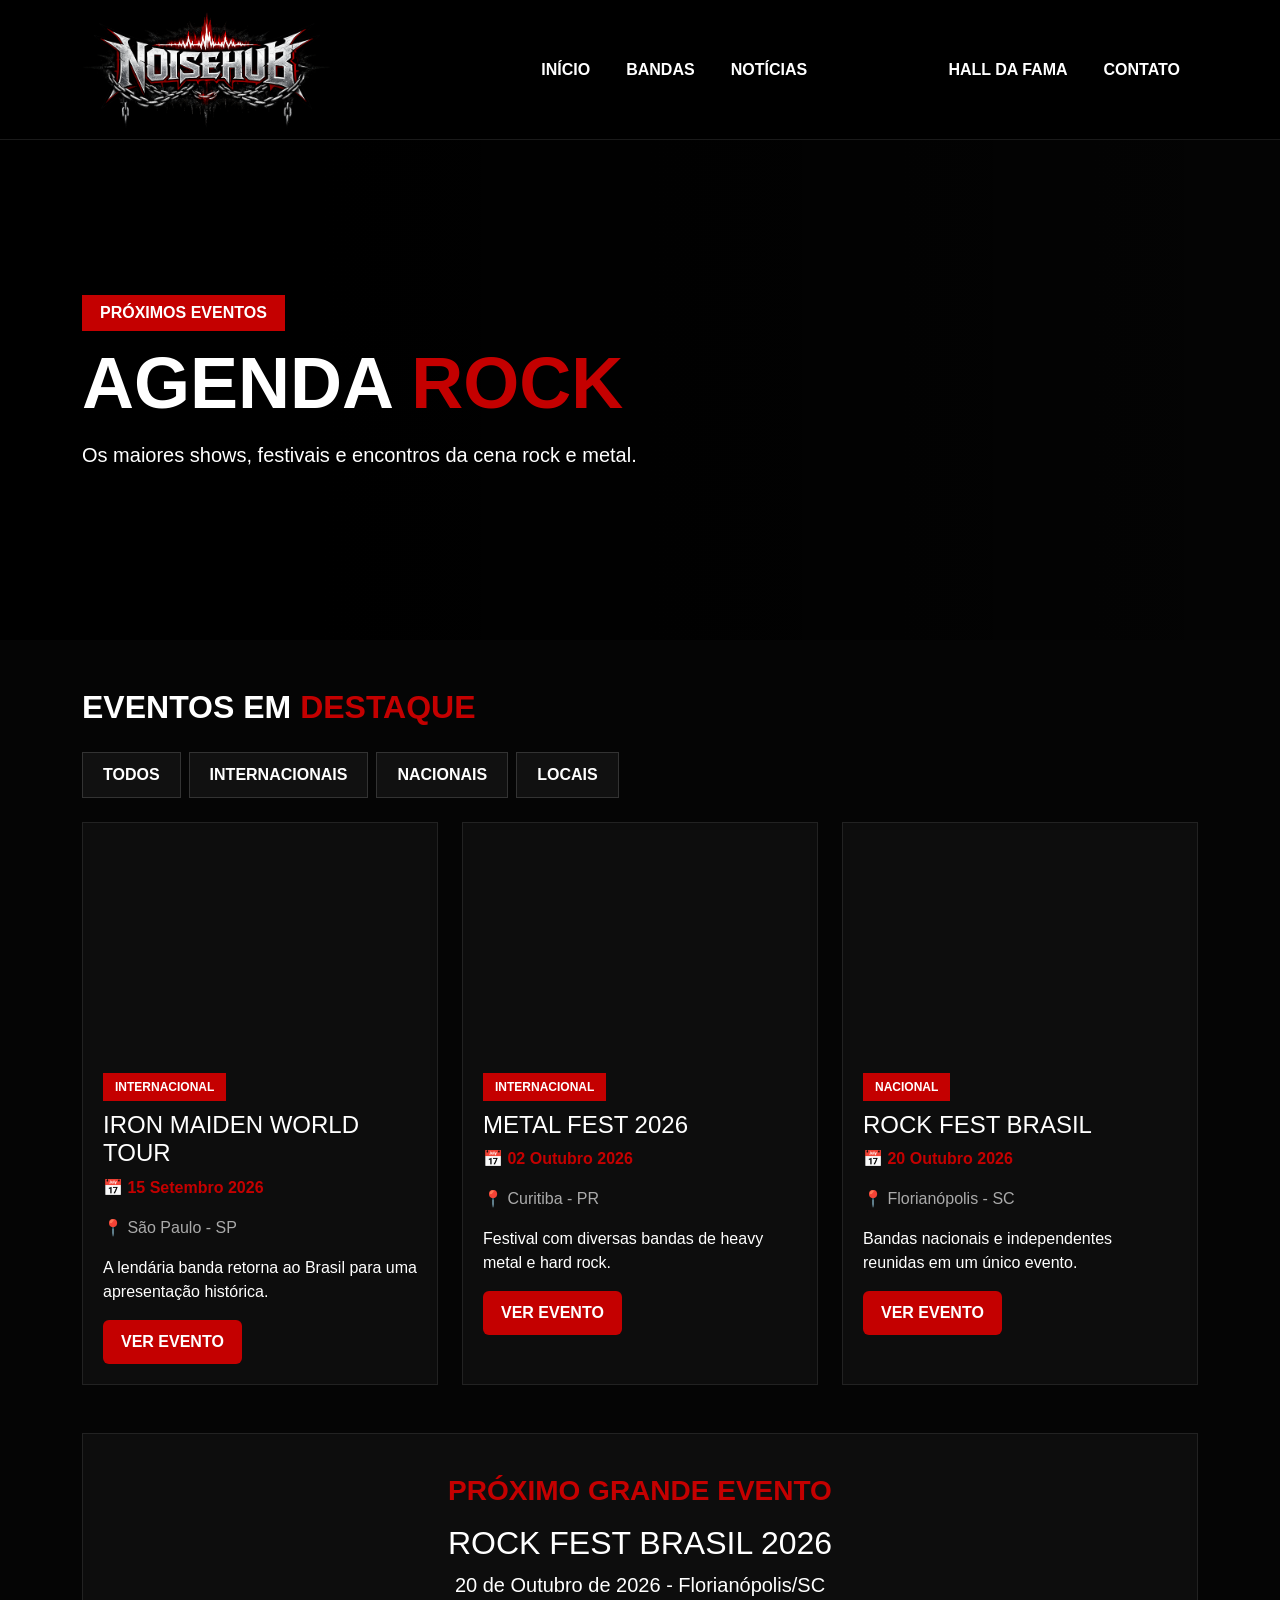
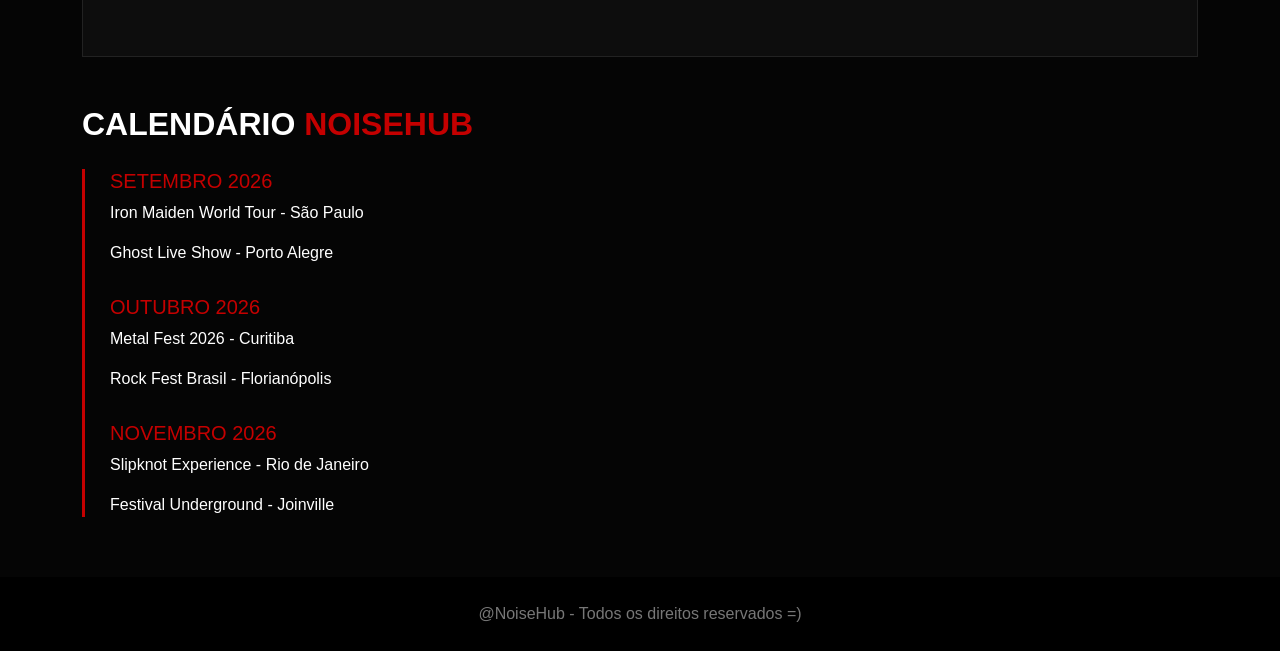
==== agenda.html @ 1aaed2ea "Add files via upload" ====
<!DOCTYPE html>
<html lang="pt-BR">
<head>
<meta charset="UTF-8">
<meta name="viewport" content="width=device-width, initial-scale=1.0">

<title>NOISEHUB | Agenda</title>

<link href="https://cdn.jsdelivr.net/npm/bootstrap@5.3.8/dist/css/bootstrap.min.css" rel="stylesheet">

<style>

body{
    background:#050505;
    color:white;
    font-family:Arial,sans-serif;
}

.navbar{
    background:#000;
    border-bottom:1px solid #1a1a1a;
}

.logo img{
    width:250px;
}

.nav-link{
    color:white;
    font-weight:bold;
    margin:0 10px;
}

.nav-link:hover{
    color:#c40000;
}

.hero-agenda{
    min-height:500px;
    background:
    linear-gradient(to right,#000 25%,rgba(0,0,0,.7),rgba(0,0,0,.2)),
    url('https://images.unsplash.com/photo-1501386761578-eac5c94b800a?q=80&w=1920');
    background-size:cover;
    background-position:center;
    display:flex;
    align-items:center;
}

.hero-agenda h1{
    font-size:72px;
    font-weight:900;
    line-height:0.9;
}

.hero-agenda span{
    color:#c40000;
}

.tag{
    background:#c40000;
    display:inline-block;
    padding:6px 18px;
    font-weight:bold;
    margin-bottom:20px;
}

.section-title{
    font-weight:900;
    margin-bottom:25px;
}

.section-title span{
    color:#c40000;
}

.filter-btn{
    background:#111;
    color:white;
    border:1px solid #333;
    font-weight:bold;
    padding:10px 20px;
    transition:.3s;
}

.filter-btn:hover{
    background:#c40000;
    border-color:#c40000;
}

.event-card{
    background:#0d0d0d;
    border:1px solid #222;
    overflow:hidden;
    transition:.3s;
    height:100%;
}

.event-card:hover{
    transform:translateY(-8px);
    border-color:#c40000;
}

.event-image{
    height:230px;
    background-size:cover;
    background-position:center;
}

.event-content{
    padding:20px;
}

.event-category{
    display:inline-block;
    background:#c40000;
    padding:5px 12px;
    font-size:12px;
    font-weight:bold;
    margin-bottom:10px;
}

.event-date{
    color:#c40000;
    font-weight:bold;
}

.event-location{
    color:#aaa;
}

.btn-rock{
    background:#c40000;
    color:white;
    border:none;
    font-weight:bold;
    padding:10px 18px;
}

.btn-rock:hover{
    background:#8d0000;
    color:white;
}

.timeline{
    border-left:3px solid #c40000;
    padding-left:25px;
}

.timeline-item{
    margin-bottom:30px;
}

.timeline-item h5{
    color:#c40000;
}

.countdown{
    background:#0d0d0d;
    border:1px solid #222;
    padding:40px;
    text-align:center;
}

.countdown h3{
    color:#c40000;
    font-weight:900;
}

footer{
    background:#000;
    color:#777;
    padding:25px;
    text-align:center;
    margin-top:60px;
}

</style>
</head>

<body>

<nav class="navbar navbar-expand-lg">
<div class="container-sm">

<a class="logo" href="index.html">
<img src="./image/logo/logo.png">
</a>

<button class="navbar-toggler bg-danger"
type="button"
data-bs-toggle="collapse"
data-bs-target="#menu">
<span class="navbar-toggler-icon"></span>
</button>

<div class="collapse navbar-collapse" id="menu">

<ul class="navbar-nav ms-auto">
<li><a class="nav-link" href="index.html">INÍCIO</a></li>
<li><a class="nav-link" href="bandas.html">BANDAS</a></li>
<li><a class="nav-link" href="#">NOTÍCIAS</a></li>
<li><a class="nav-link active" href="agenda.html">AGENDA</a></li>
<li><a class="nav-link" href="hallfama.html">HALL DA FAMA</a></li>
<li><a class="nav-link" href="contato.html">CONTATO</a></li>
</ul>

</div>
</div>
</nav>

<section class="hero-agenda">

<div class="container">

<div class="tag">
PRÓXIMOS EVENTOS
</div>

<h1>AGENDA <span>ROCK</span></h1>

<p class="lead mt-4">
Os maiores shows, festivais e encontros da cena rock e metal.
</p>

</div>

</section>

<section class="container my-5">

<h2 class="section-title">
EVENTOS EM <span>DESTAQUE</span>
</h2>

<div class="d-flex gap-2 flex-wrap mb-4">
<button class="filter-btn">TODOS</button>
<button class="filter-btn">INTERNACIONAIS</button>
<button class="filter-btn">NACIONAIS</button>
<button class="filter-btn">LOCAIS</button>
</div>

<div class="row g-4">

<div class="col-lg-4 col-md-6">
<div class="event-card">

<div class="event-image"
style="background-image:url('https://images.unsplash.com/photo-1493225457124-a3eb161ffa5f?q=80&w=1200');">
</div>

<div class="event-content">

<div class="event-category">
INTERNACIONAL
</div>

<h4>IRON MAIDEN WORLD TOUR</h4>

<p class="event-date">
📅 15 Setembro 2026
</p>

<p class="event-location">
📍 São Paulo - SP
</p>

<p>
A lendária banda retorna ao Brasil para uma apresentação histórica.
</p>

<a href="#" class="btn btn-rock">
VER EVENTO
</a>

</div>
</div>
</div>

<div class="col-lg-4 col-md-6">
<div class="event-card">

<div class="event-image"
style="background-image:url('https://images.unsplash.com/photo-1507874457470-272b3c8d8ee2?q=80&w=1200');">
</div>

<div class="event-content">

<div class="event-category">
INTERNACIONAL
</div>

<h4>METAL FEST 2026</h4>

<p class="event-date">
📅 02 Outubro 2026
</p>

<p class="event-location">
📍 Curitiba - PR
</p>

<p>
Festival com diversas bandas de heavy metal e hard rock.
</p>

<a href="#" class="btn btn-rock">
VER EVENTO
</a>

</div>
</div>
</div>

<div class="col-lg-4 col-md-6">
<div class="event-card">

<div class="event-image"
style="background-image:url('https://images.unsplash.com/photo-1459749411175-04bf5292ceea?q=80&w=1200');">
</div>

<div class="event-content">

<div class="event-category">
NACIONAL
</div>

<h4>ROCK FEST BRASIL</h4>

<p class="event-date">
📅 20 Outubro 2026
</p>

<p class="event-location">
📍 Florianópolis - SC
</p>

<p>
Bandas nacionais e independentes reunidas em um único evento.
</p>

<a href="#" class="btn btn-rock">
VER EVENTO
</a>

</div>
</div>
</div>

</div>

</section>

<section class="container my-5">

<div class="countdown">

<h3>PRÓXIMO GRANDE EVENTO</h3>

<h2 class="mt-3">
ROCK FEST BRASIL 2026
</h2>

<p class="lead">
20 de Outubro de 2026 - Florianópolis/SC
</p>

</div>

</section>

<section class="container my-5">

<h2 class="section-title">
CALENDÁRIO <span>NOISEHUB</span>
</h2>

<div class="timeline">

<div class="timeline-item">
<h5>SETEMBRO 2026</h5>
<p>Iron Maiden World Tour - São Paulo</p>
<p>Ghost Live Show - Porto Alegre</p>
</div>

<div class="timeline-item">
<h5>OUTUBRO 2026</h5>
<p>Metal Fest 2026 - Curitiba</p>
<p>Rock Fest Brasil - Florianópolis</p>
</div>

<div class="timeline-item">
<h5>NOVEMBRO 2026</h5>
<p>Slipknot Experience - Rio de Janeiro</p>
<p>Festival Underground - Joinville</p>
</div>

</div>

</section>

<footer>
@NoiseHub - Todos os direitos reservados =)
</footer>

<script src="https://cdn.jsdelivr.net/npm/bootstrap@5.3.8/dist/js/bootstrap.bundle.min.js"></script>

</body>
</html>
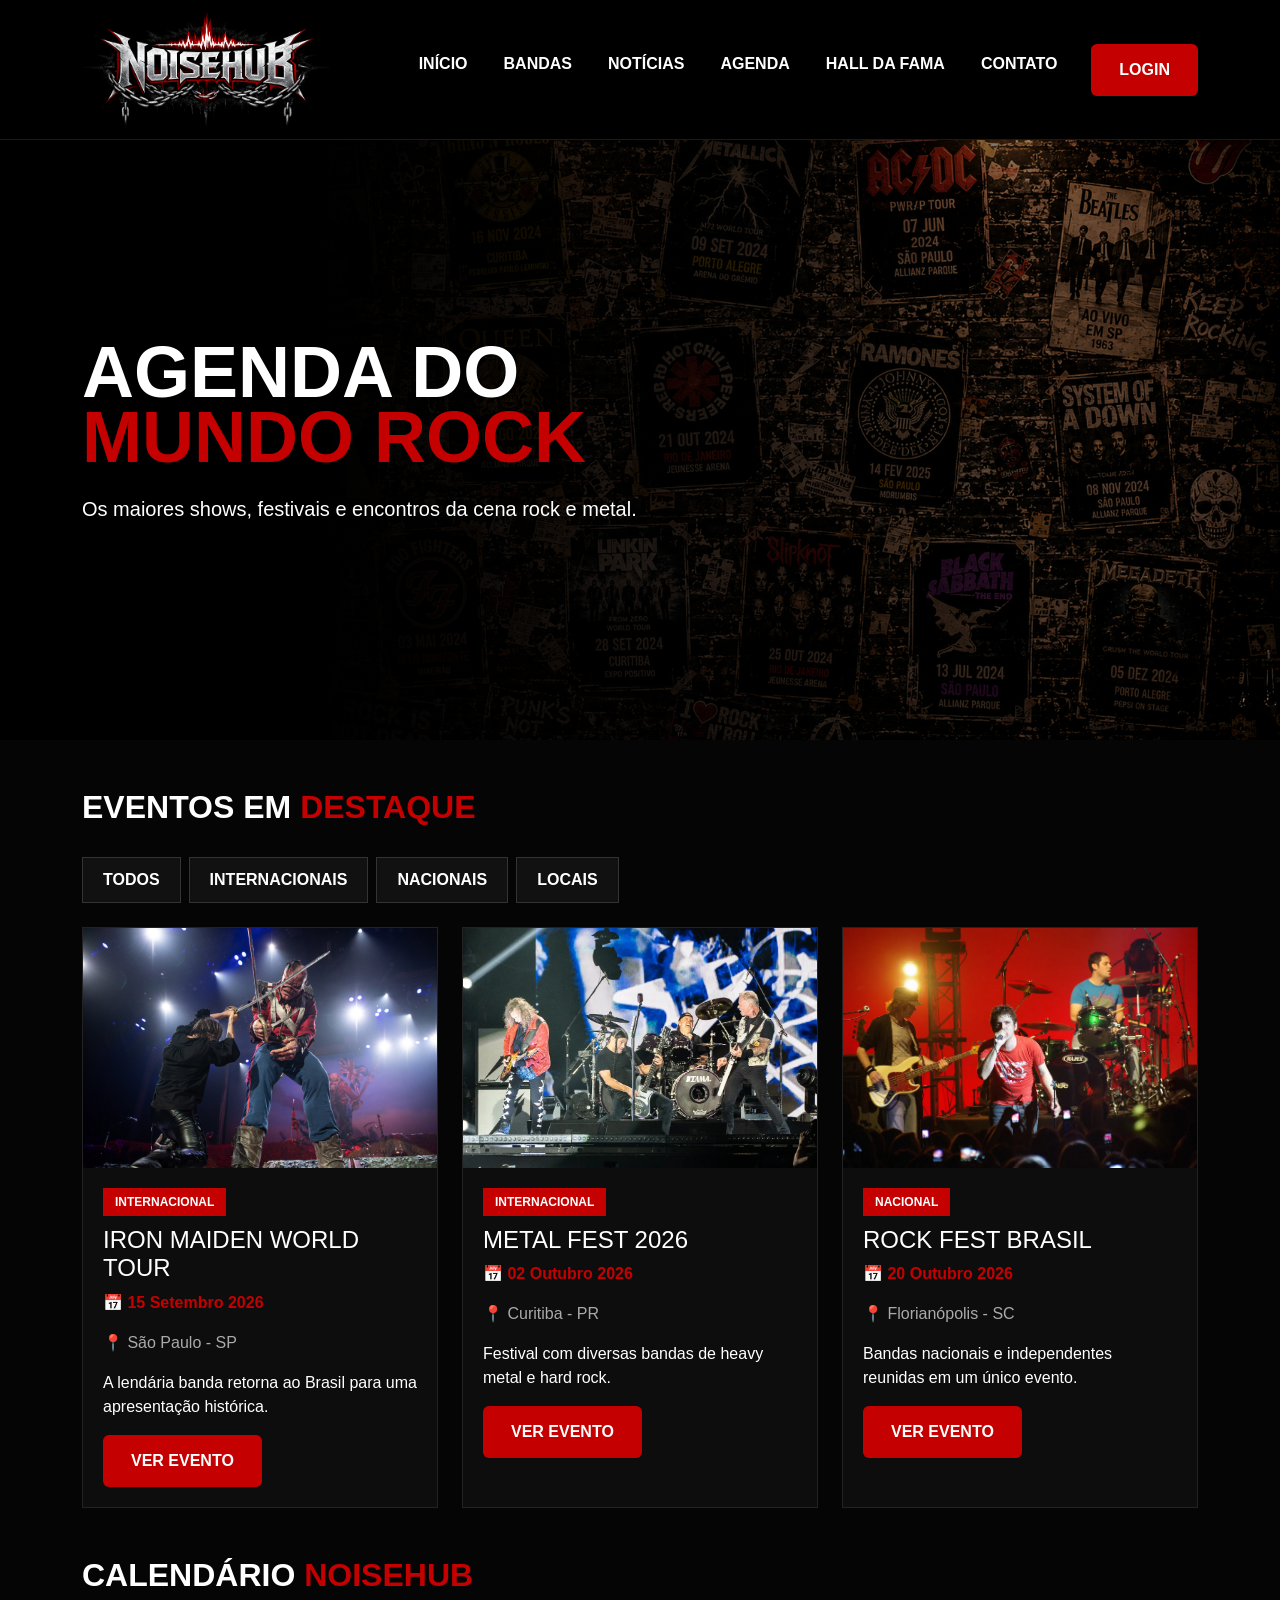
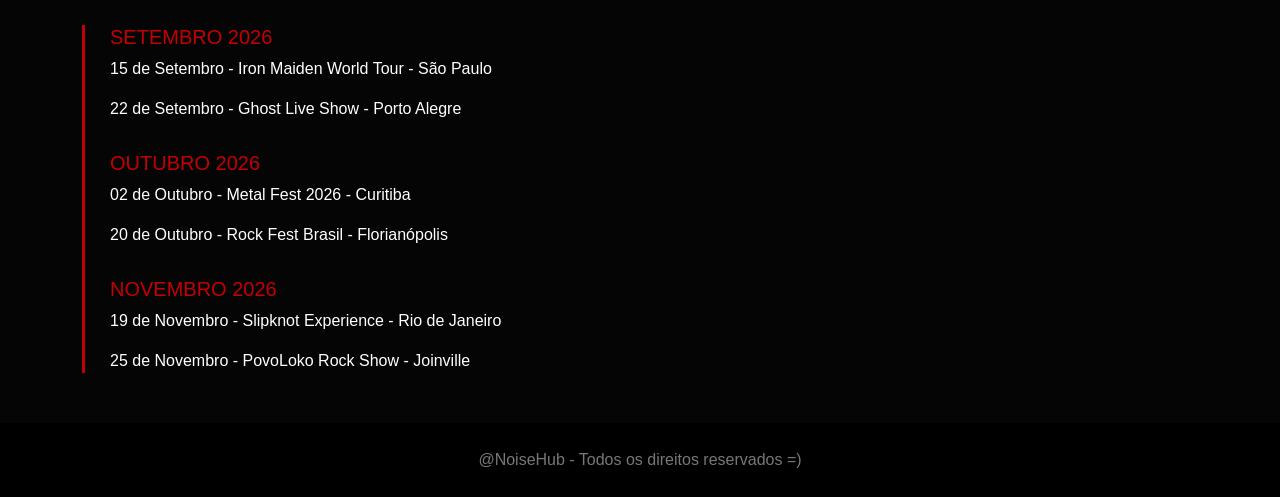
==== commit ea1b524c: "trabalho pronto: adicionado pasta e arquivo css, arrumado imagens e codigos (muita coisa q nem lembr" ====
--- a/agenda.html
+++ b/agenda.html
@@ -1,408 +1,180 @@
 <!DOCTYPE html>
 <html lang="pt-BR">
 <head>
-<meta charset="UTF-8">
-<meta name="viewport" content="width=device-width, initial-scale=1.0">
+  <meta charset="UTF-8">
+  <meta name="viewport" content="width=device-width, initial-scale=1.0">
 
-<title>NOISEHUB | Agenda</title>
-
-<link href="https://cdn.jsdelivr.net/npm/bootstrap@5.3.8/dist/css/bootstrap.min.css" rel="stylesheet">
-
-<style>
-
-body{
-    background:#050505;
-    color:white;
-    font-family:Arial,sans-serif;
-}
-
-.navbar{
-    background:#000;
-    border-bottom:1px solid #1a1a1a;
-}
-
-.logo img{
-    width:250px;
-}
-
-.nav-link{
-    color:white;
-    font-weight:bold;
-    margin:0 10px;
-}
-
-.nav-link:hover{
-    color:#c40000;
-}
-
-.hero-agenda{
-    min-height:500px;
-    background:
-    linear-gradient(to right,#000 25%,rgba(0,0,0,.7),rgba(0,0,0,.2)),
-    url('https://images.unsplash.com/photo-1501386761578-eac5c94b800a?q=80&w=1920');
-    background-size:cover;
-    background-position:center;
-    display:flex;
-    align-items:center;
-}
-
-.hero-agenda h1{
-    font-size:72px;
-    font-weight:900;
-    line-height:0.9;
-}
-
-.hero-agenda span{
-    color:#c40000;
-}
-
-.tag{
-    background:#c40000;
-    display:inline-block;
-    padding:6px 18px;
-    font-weight:bold;
-    margin-bottom:20px;
-}
-
-.section-title{
-    font-weight:900;
-    margin-bottom:25px;
-}
-
-.section-title span{
-    color:#c40000;
-}
-
-.filter-btn{
-    background:#111;
-    color:white;
-    border:1px solid #333;
-    font-weight:bold;
-    padding:10px 20px;
-    transition:.3s;
-}
-
-.filter-btn:hover{
-    background:#c40000;
-    border-color:#c40000;
-}
-
-.event-card{
-    background:#0d0d0d;
-    border:1px solid #222;
-    overflow:hidden;
-    transition:.3s;
-    height:100%;
-}
-
-.event-card:hover{
-    transform:translateY(-8px);
-    border-color:#c40000;
-}
-
-.event-image{
-    height:230px;
-    background-size:cover;
-    background-position:center;
-}
-
-.event-content{
-    padding:20px;
-}
-
-.event-category{
-    display:inline-block;
-    background:#c40000;
-    padding:5px 12px;
-    font-size:12px;
-    font-weight:bold;
-    margin-bottom:10px;
-}
-
-.event-date{
-    color:#c40000;
-    font-weight:bold;
-}
-
-.event-location{
-    color:#aaa;
-}
-
-.btn-rock{
-    background:#c40000;
-    color:white;
-    border:none;
-    font-weight:bold;
-    padding:10px 18px;
-}
-
-.btn-rock:hover{
-    background:#8d0000;
-    color:white;
-}
-
-.timeline{
-    border-left:3px solid #c40000;
-    padding-left:25px;
-}
-
-.timeline-item{
-    margin-bottom:30px;
-}
-
-.timeline-item h5{
-    color:#c40000;
-}
-
-.countdown{
-    background:#0d0d0d;
-    border:1px solid #222;
-    padding:40px;
-    text-align:center;
-}
-
-.countdown h3{
-    color:#c40000;
-    font-weight:900;
-}
-
-footer{
-    background:#000;
-    color:#777;
-    padding:25px;
-    text-align:center;
-    margin-top:60px;
-}
-
-</style>
+  <title>NOISEHUB - Agenda</title>
+  <link href="https://cdn.jsdelivr.net/npm/bootstrap@5.3.8/dist/css/bootstrap.min.css" rel="stylesheet">
+  <link rel="stylesheet" href="./css/style.css">
+  <style>
+    .hero {
+      min-height: 600px;
+      background:
+        linear-gradient(to right, #000 25%, rgba(0,0,0,0.7), rgba(0,0,0,0.2)),
+        url("./image/backg/banner_agenda.png");
+      background-size: cover;
+      background-position: center;
+      display: flex;
+      align-items: center;
+    }
+    
+  </style>
 </head>
 
 <body>
 
-<nav class="navbar navbar-expand-lg">
-<div class="container-sm">
+  <nav class="navbar navbar-expand-lg">
+    <div class="container-sm">
+      <a class="logo" href="index.html">
+        <img src="./image/logo/logo.png"> 
+      </a>
 
-<a class="logo" href="index.html">
-<img src="./image/logo/logo.png">
-</a>
+      <button class="navbar-toggler bg-danger" type="button" data-bs-toggle="collapse" data-bs-target="#menu">
+        <span class="navbar-toggler-icon"></span>
+      </button>
 
-<button class="navbar-toggler bg-danger"
-type="button"
-data-bs-toggle="collapse"
-data-bs-target="#menu">
-<span class="navbar-toggler-icon"></span>
-</button>
+      <div class="collapse navbar-collapse" id="menu">
+      <ul class="navbar-nav ms-auto">
+        <li><a class="nav-link" href="index.html">INÍCIO</a></li>
+        <li><a class="nav-link" href="bandas.html">BANDAS</a></li>
+        <li><a class="nav-link" href="noticias.html">NOTÍCIAS</a></li>
+        <li><a class="nav-link" href="agenda.html">AGENDA</a></li>
+        <li><a class="nav-link" href="hallfama.html">HALL DA FAMA</a></li>
+        <li><a class="nav-link" href="contato.html">CONTATO</a></li>
+        <li><a class="btn btn-rock ms-3" href="login.html">LOGIN</a></li>
+      </ul>
+      </div>
+    </div>
+  </nav>
 
-<div class="collapse navbar-collapse" id="menu">
+  <section class="hero">
+    <div class="container">
+        <div class="col-md-6">
+            <h1>AGENDA DO <span> MUNDO ROCK</span></h1>
 
-<ul class="navbar-nav ms-auto">
-<li><a class="nav-link" href="index.html">INÍCIO</a></li>
-<li><a class="nav-link" href="bandas.html">BANDAS</a></li>
-<li><a class="nav-link" href="#">NOTÍCIAS</a></li>
-<li><a class="nav-link active" href="agenda.html">AGENDA</a></li>
-<li><a class="nav-link" href="hallfama.html">HALL DA FAMA</a></li>
-<li><a class="nav-link" href="contato.html">CONTATO</a></li>
-</ul>
+            <p class="lead mt-4">
+                Os maiores shows, festivais e encontros da cena rock e metal.
+            </p>
+        </div>
+    </div>
+  </section>
 
-</div>
-</div>
-</nav>
+  <section class="container my-5">
 
-<section class="hero-agenda">
+    <h2 class="section-title">
+      EVENTOS EM <span>DESTAQUE</span>
+    </h2>
 
-<div class="container">
+    <div class="d-flex gap-2 flex-wrap mb-4">
+      <button class="filter-btn">TODOS</button>
+      <button class="filter-btn">INTERNACIONAIS</button>
+      <button class="filter-btn">NACIONAIS</button>
+      <button class="filter-btn">LOCAIS</button>
+    </div>
 
-<div class="tag">
-PRÓXIMOS EVENTOS
-</div>
+    <div class="row g-4">
 
-<h1>AGENDA <span>ROCK</span></h1>
+      <div class="col-lg-4 col-md-6">
+        <div class="content-card">
 
-<p class="lead mt-4">
-Os maiores shows, festivais e encontros da cena rock e metal.
-</p>
+          <div class="card-image" style="background-image:url('./image/img_agenda/show_iron.jpg');"></div>
 
-</div>
+          <div class="card-content">
+            <span class="card-tag">INTERNACIONAL</span>
 
-</section>
+            <h4>IRON MAIDEN WORLD TOUR</h4>
 
-<section class="container my-5">
+            <p class="card-date">📅 15 Setembro 2026</p>
+            <p class="event-location">📍 São Paulo - SP</p>
 
-<h2 class="section-title">
-EVENTOS EM <span>DESTAQUE</span>
-</h2>
+            <p>A lendária banda retorna ao Brasil para uma apresentação histórica.</p>
 
-<div class="d-flex gap-2 flex-wrap mb-4">
-<button class="filter-btn">TODOS</button>
-<button class="filter-btn">INTERNACIONAIS</button>
-<button class="filter-btn">NACIONAIS</button>
-<button class="filter-btn">LOCAIS</button>
-</div>
+            <a href="#" class="btn btn-rock">VER EVENTO</a>
+          </div>
 
-<div class="row g-4">
+        </div>
+      </div>
 
-<div class="col-lg-4 col-md-6">
-<div class="event-card">
+      <div class="col-lg-4 col-md-6">
+        <div class="content-card">
 
-<div class="event-image"
-style="background-image:url('https://images.unsplash.com/photo-1493225457124-a3eb161ffa5f?q=80&w=1200');">
-</div>
+          <div class="card-image" style="background-image:url('./image/img_agenda/show_heavy.jpg');"></div>
 
-<div class="event-content">
+          <div class="card-content">
+            <span class="card-tag">INTERNACIONAL</span>
 
-<div class="event-category">
-INTERNACIONAL
-</div>
+            <h4>METAL FEST 2026</h4>
 
-<h4>IRON MAIDEN WORLD TOUR</h4>
+            <p class="card-date">📅 02 Outubro 2026</p>
+            <p class="event-location">📍 Curitiba - PR</p>
 
-<p class="event-date">
-📅 15 Setembro 2026
-</p>
+            <p>Festival com diversas bandas de heavy metal e hard rock.</p>
 
-<p class="event-location">
-📍 São Paulo - SP
-</p>
+            <a href="#" class="btn btn-rock">VER EVENTO</a>
+          </div>
 
-<p>
-A lendária banda retorna ao Brasil para uma apresentação histórica.
-</p>
+        </div>
+      </div>
 
-<a href="#" class="btn btn-rock">
-VER EVENTO
-</a>
+      <div class="col-lg-4 col-md-6">
+        <div class="content-card">
 
-</div>
-</div>
-</div>
+          <div class="card-image" style="background-image:url('./image/img_agenda/show_indie.jpg');"></div>
 
-<div class="col-lg-4 col-md-6">
-<div class="event-card">
+          <div class="card-content">
+            <span class="card-tag">NACIONAL</span>
 
-<div class="event-image"
-style="background-image:url('https://images.unsplash.com/photo-1507874457470-272b3c8d8ee2?q=80&w=1200');">
-</div>
+            <h4>ROCK FEST BRASIL</h4>
 
-<div class="event-content">
+            <p class="card-date">📅 20 Outubro 2026</p>
+            <p class="event-location">📍 Florianópolis - SC</p>
 
-<div class="event-category">
-INTERNACIONAL
-</div>
+            <p>Bandas nacionais e independentes reunidas em um único evento.</p>
 
-<h4>METAL FEST 2026</h4>
+            <a href="#" class="btn btn-rock">VER EVENTO</a>
+          </div>
 
-<p class="event-date">
-📅 02 Outubro 2026
-</p>
+        </div>
+      </div>
 
-<p class="event-location">
-📍 Curitiba - PR
-</p>
+    </div>
+  </section>
 
-<p>
-Festival com diversas bandas de heavy metal e hard rock.
-</p>
+  <section class="container my-5">
 
-<a href="#" class="btn btn-rock">
-VER EVENTO
-</a>
+    <h2 class="section-title">
+      CALENDÁRIO <span>NOISEHUB</span>
+    </h2>
 
-</div>
-</div>
-</div>
+    <div class="timeline">
 
-<div class="col-lg-4 col-md-6">
-<div class="event-card">
+      <div class="timeline-item">
+        <h5>SETEMBRO 2026</h5>
+        <p>15 de Setembro - Iron Maiden World Tour - São Paulo</p>
+        <p>22 de Setembro - Ghost Live Show - Porto Alegre</p>
+      </div>
 
-<div class="event-image"
-style="background-image:url('https://images.unsplash.com/photo-1459749411175-04bf5292ceea?q=80&w=1200');">
-</div>
+      <div class="timeline-item">
+        <h5>OUTUBRO 2026</h5>
+        <p>02 de Outubro - Metal Fest 2026 - Curitiba</p>
+        <p>20 de Outubro - Rock Fest Brasil - Florianópolis</p>
+      </div>
 
-<div class="event-content">
+      <div class="timeline-item">
+        <h5>NOVEMBRO 2026</h5>
+        <p>19 de Novembro - Slipknot Experience - Rio de Janeiro</p>
+        <p>25 de Novembro - PovoLoko Rock Show - Joinville</p>
+      </div>
 
-<div class="event-category">
-NACIONAL
-</div>
+    </div>
+  </section>
 
-<h4>ROCK FEST BRASIL</h4>
+  <footer>
+    @NoiseHub - Todos os direitos reservados =)
+  </footer>
 
-<p class="event-date">
-📅 20 Outubro 2026
-</p>
-
-<p class="event-location">
-📍 Florianópolis - SC
-</p>
-
-<p>
-Bandas nacionais e independentes reunidas em um único evento.
-</p>
-
-<a href="#" class="btn btn-rock">
-VER EVENTO
-</a>
-
-</div>
-</div>
-</div>
-
-</div>
-
-</section>
-
-<section class="container my-5">
-
-<div class="countdown">
-
-<h3>PRÓXIMO GRANDE EVENTO</h3>
-
-<h2 class="mt-3">
-ROCK FEST BRASIL 2026
-</h2>
-
-<p class="lead">
-20 de Outubro de 2026 - Florianópolis/SC
-</p>
-
-</div>
-
-</section>
-
-<section class="container my-5">
-
-<h2 class="section-title">
-CALENDÁRIO <span>NOISEHUB</span>
-</h2>
-
-<div class="timeline">
-
-<div class="timeline-item">
-<h5>SETEMBRO 2026</h5>
-<p>Iron Maiden World Tour - São Paulo</p>
-<p>Ghost Live Show - Porto Alegre</p>
-</div>
-
-<div class="timeline-item">
-<h5>OUTUBRO 2026</h5>
-<p>Metal Fest 2026 - Curitiba</p>
-<p>Rock Fest Brasil - Florianópolis</p>
-</div>
-
-<div class="timeline-item">
-<h5>NOVEMBRO 2026</h5>
-<p>Slipknot Experience - Rio de Janeiro</p>
-<p>Festival Underground - Joinville</p>
-</div>
-
-</div>
-
-</section>
-
-<footer>
-@NoiseHub - Todos os direitos reservados =)
-</footer>
-
-<script src="https://cdn.jsdelivr.net/npm/bootstrap@5.3.8/dist/js/bootstrap.bundle.min.js"></script>
+  <script src="https://cdn.jsdelivr.net/npm/bootstrap@5.3.8/dist/js/bootstrap.bundle.min.js"></script>
 
 </body>
-</html>
+</html>
--- a/css/style.css
+++ b/css/style.css
@@ -0,0 +1,435 @@
+/* vou usar em todas as paginas */
+    .hero h1 {
+      font-size: 72px;
+      font-weight: 900;
+      line-height: 0.9;
+    }
+
+    .hero h1 span {
+      color: #c40000;
+    }
+
+        body {
+      background-color: #050505;
+      color: white;
+      font-family: Arial, sans-serif;
+    }
+
+    .navbar {
+      background-color: #000;
+      border-bottom: 1px solid #1a1a1a;
+    }
+
+
+    .nav-link {
+      color: white;
+      font-weight: bold;
+      margin: 0 10px;
+    }
+
+    .nav-link:hover {
+      color: #c40000;
+    }
+
+    .logo img {
+       width: 250px;
+    }
+
+    .logo {
+      display: inline-block;
+    }
+
+    .btn-rock {
+      background-color: #c40000;
+      color: white;
+      font-weight: bold;
+      border: none;
+      padding: 14px 28px;
+    }
+
+    .btn-rock:hover {
+      background-color: #8f0000;
+      color: white;
+    }
+
+    footer {
+      background-color: #000;
+      color: #777;
+      padding: 25px;
+      text-align: center;
+      margin-top: 50px;
+    }
+/* vou usar só em noticias e agenda*/
+    .content-card {
+        background-color: #0d0d0d;
+        border: 1px solid #222;
+        overflow: hidden;
+        transition: 0.3s;
+        height: 100%;
+    }
+
+    .content-card:hover {
+        transform: translateY(-5px);
+        border-color: #c40000;
+    }
+
+     .card-image {
+        height: 240px;
+        background-size: cover;
+        background-position: center;
+    }
+
+    .card-content {
+        padding: 20px;
+    }
+
+    .card-tag {
+        display: inline-block;
+        background-color: #c40000;
+        padding: 5px 12px;
+        font-size: 12px;
+        font-weight: bold;
+        margin-bottom: 10px;
+    }
+
+    .card-date {
+        color: #c40000;
+        font-weight: bold;
+    }
+
+    /* agenda*/
+
+     .section-title {
+      font-weight: 900;
+      margin-bottom: 25px;
+    }
+
+    .filter-btn {
+      background-color: #111;
+      color: white;
+      border: 1px solid #333;
+      font-weight: bold;
+      padding: 10px 20px;
+      transition: 0.3s;
+    }
+
+    .filter-btn:hover {
+      background-color: #c40000;
+      border-color: #c40000;
+    }
+
+    .event-location {
+      color: #aaa;
+    }
+
+    .countdown {
+      background-color: #0d0d0d;
+      border: 1px solid #222;
+      padding: 40px;
+      text-align: center;
+    }
+
+    .countdown h3 {
+      color: #c40000;
+      font-weight: 900;
+    }
+
+    .timeline {
+      border-left: 3px solid #c40000;
+      padding-left: 25px;
+    }
+
+    .timeline-item {
+      margin-bottom: 30px;
+    }
+
+    .timeline-item h5 {
+      color: #c40000;
+    }
+
+    /*bandas*/
+
+    
+    .band-card {
+        background-color: #000;
+        border: 1px solid #333;
+        color: white;
+        margin-top: 15px;
+        height: 220px;
+        background-size: cover;
+        background-position: center;
+    }
+
+    .rock-card {
+        height: 260px;
+        border: none;
+        overflow: hidden;
+        position: relative;
+        cursor: pointer;
+        background-size: cover;
+        background-position: center;
+    }
+
+    .rock-card::after {
+        content: "";
+        position: absolute;
+        inset: 0;
+        background: linear-gradient(to top, #000 10%, rgba(0,0,0,0.2));
+    }
+
+    .rock-card h3 {
+        position: absolute;
+        bottom: 20px;
+        left: 20px;
+        z-index: 2;
+        color: white;
+        font-weight: 900;
+    }
+
+    .modal-content {
+        background-color: #080808;
+        color: white;
+        border: 1px solid #c40000;
+    }
+
+    .modal-content img {
+        border-bottom: 2px solid #c40000;
+    }
+
+    .modal-content h2 {
+        font-weight: 900;
+        margin-bottom: 20px;
+    }
+
+    /* contato */
+    
+    .form-control {
+      background-color: #1a1a1a;
+      border: 1px solid #333;
+      color: white;
+    }
+
+    .form-control:focus {
+      background-color: #1a1a1a;
+      color: white;
+      border-color: #c40000;
+      box-shadow: none;
+    }
+
+    .form-control::placeholder {
+      color: #777;
+    }
+    /*hallfama*/
+
+    
+     .section-title {
+      font-weight: 900;
+      margin-bottom: 25px;
+    }
+
+    .section-title span {
+      color: #c40000;
+    }
+
+    .ranking-box {
+      background-color: #111;
+      border: 1px solid #222;
+      padding: 25px;
+      margin-bottom: 35px;
+    }
+
+    .ranking-title {
+      font-weight: 900;
+      margin-bottom: 20px;
+    }
+
+    .ranking-title span {
+      color: #c40000;
+    }
+
+    .rank-item {
+      background-color: #080808;
+      border: 1px solid #222;
+      padding: 15px;
+      margin-bottom: 12px;
+    }
+
+    .rank-number {
+      color: #c40000;
+      font-size: 24px;
+      font-weight: 900;
+      margin-right: 10px;
+    }
+
+    /*index*/
+
+    
+    .tag {
+      background-color: #c40000;
+      display: inline-block;
+      padding: 6px 18px;
+      font-weight: bold;
+      margin-bottom: 20px;
+    }
+
+    .section-title {
+      font-weight: 900;
+      margin-bottom: 25px;
+    }
+
+    .section-title span {
+      color: #c40000;
+    }
+
+    .band-card {
+      height: 180px;
+      background-size: cover;
+      background-position: center;
+      position: relative;
+      border: 1px solid #222;
+    }
+
+    .band-card::after {
+      content: "";
+      position: absolute;
+      inset: 0;
+      background: linear-gradient(to top, #000, transparent);
+    }
+
+    .band-card h3 {
+      position: absolute;
+      bottom: 20px;
+      width: 100%;
+      text-align: center;
+      z-index: 2;
+      font-weight: 900;
+    }
+
+    /*login*/
+    
+    .login-section {
+      min-height: 80vh;
+      display: flex;
+      align-items: center;
+      justify-content: center;
+    }
+
+    .login-box {
+      width: 100%;
+      max-width: 500px;
+      background-color: #111;
+      border: 1px solid #222;
+      padding: 40px;
+      border-radius: 10px;
+    }
+
+    .login-logo {
+        width: 280px;
+        max-width: 100%;
+    }
+
+    .login-subtitle {
+      text-align: center;
+      color: #999999;
+      margin-bottom: 30px;
+    }
+
+    .form-control {
+      background-color: #1a1a1a;
+      border: 1px solid #333;
+      color: white;
+    }
+
+    .form-control:focus {
+      background-color: #1a1a1a;
+      color: white;
+      border-color: #c40000;
+      box-shadow: none;
+    }
+
+    .form-check-input:checked {
+      background-color: #c40000;
+      border-color: #c40000;
+    }
+
+    .form-control::placeholder {
+      color: #777;
+    }
+
+    .register-link {
+      text-align: center;
+      margin-top: 20px;
+      color: #999;
+    }
+
+    .register-link a {
+      color: #c40000;
+      text-decoration: none;
+      font-weight: bold;
+    }
+
+    .register-link a:hover {
+      text-decoration: underline;
+    }
+
+    .modal-content {
+        background-color: #080808;
+        color: white;
+        border: 1px solid #c40000;
+    }
+
+    /*noticias*/
+
+
+    .section-title {
+      font-weight: 900;
+      margin-bottom: 30px;
+    }
+
+    .featured-news {
+      background-color: #0d0d0d;
+      border: 1px solid #222;
+      overflow: hidden;
+      margin-bottom: 40px;
+    }
+
+    .featured-image {
+      height: 500px;
+      background:
+        linear-gradient(to top, #000, transparent),
+        url("./image/img_noticias/noticia_metallica.jpg");
+      background-size: cover;
+      background-position: center;
+    }
+
+    .featured-content {
+      padding: 30px;
+    }
+
+    .featured-content h2 {
+      font-weight: 900;
+    }
+
+    .sidebar-box {
+      background-color: #0d0d0d;
+      border: 1px solid #222;
+      padding: 20px;
+      margin-bottom: 25px;
+    }
+
+    .sidebar-box h4 {
+      color: #c40000;
+      font-weight: 900;
+    }
+
+    .sidebar-box ul {
+      list-style: none;
+      padding: 0;
+    }
+
+    .sidebar-box li {
+      padding: 10px 0;
+      border-bottom: 1px solid #222;
+    }
+
+    /*cabou*/
